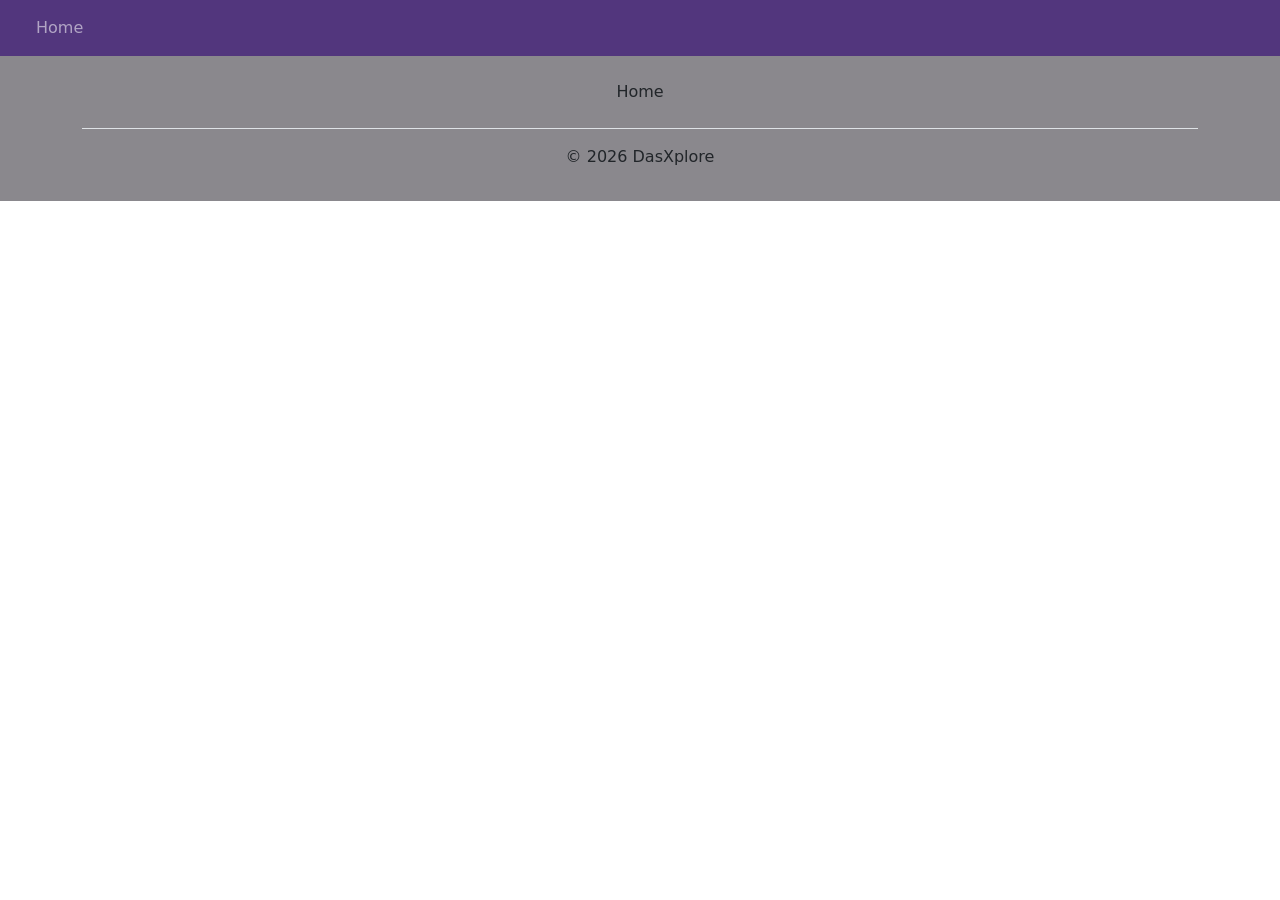
==== flasher/index.html @ ef839883 "starting the flasher UI" ====
<!doctype html>
<html lang="en">

  <head>
    <meta charset="utf-8">
    <meta name="viewport" content="width=device-width, initial-scale=1">

    <meta id="metaDesc" name="description" content="Web based microcontroller flasher from DasLearning">

    <meta id="metaKeywords" name="keywords" content="microcontroller flassher, esp32 flasher, web based esp flash">
    <link id="canonicalHref" rel="canonical" href="https://mc.daslearning.in">

    <meta property="og:url" content="https://mc.daslearning.in">
    <meta id="blogTitle" property="og:title" content="About blog-maker app">
    <meta id="metaOgImg" property="og:image" content="https://mc.daslearning.in/assets/images/logo/ogImage.webp">
    <meta property="og:image:width" content="1200">
    <meta property="og:image:height" content="630">
    <meta property="og:description" content="Web based microcontroller flasher from DasLearning">

    <link rel="apple-touch-icon" sizes="180x180" href="assets/images/logo/apple-touch-icon.png">
    <link rel="icon" type="image/png" sizes="32x32" href="assets/images/logo/favicon-32x32.png">
    <link rel="icon" type="image/png" sizes="16x16" href="assets/images/logo/favicon-16x16.png">
    <link rel="manifest" href="assets/images/logo/site.webmanifest">

    <title>Web Flasher | DasLearning</title>

    <link rel="preconnect" href="https://fonts.googleapis.com">
    <link rel="preconnect" href="https://fonts.gstatic.com" crossorigin>
    <link href="https://fonts.googleapis.com/css2?family=DM+Sans:ital,wght@0,400;0,500;0,700;1,400&display=swap" rel="stylesheet">
    <link rel="stylesheet" href="https://cdn.jsdelivr.net/npm/bootstrap@5.3.8/dist/css/bootstrap.min.css">
    <link rel="stylesheet" href="https://cdn.jsdelivr.net/npm/bootstrap-icons@1.13.1/font/bootstrap-icons.min.css">
    <link rel="stylesheet" href="pagefind/pagefind-component-ui.css">
    <link href="assets/css/main.css" rel="stylesheet">
  </head>

  <body>

    <main>

      <header id="header" class="header">
        <nav id="navbar" class="navbar navbar-expand-lg navbar-dark" style="background-color: rgb(82, 54, 125);">
          <div class="container-fluid">
            <div id="logo" class="me-auto">
              <a class="navbar-brand fw-bold" href="/"><img src="..." alt="" title=""></a>
            </div>
            <button class="navbar-toggler" type="button" data-bs-toggle="collapse" data-bs-target="#navbarSupportedContent" aria-controls="navbarSupportedContent" aria-expanded="false" aria-label="Toggle navigation">
              <span class="navbar-toggler-icon"></span>
            </button>
            <div class="collapse navbar-collapse" id="navbarSupportedContent">
              <ul class="navbar-nav me-auto mb-2 mb-lg-0">
                <li class="nav-item">
                  <a class="nav-link" aria-current="page" href="/">Home</a>
                </li>
              </ul>
            </div>
          </div>
        </nav>
      </header>

      

    </main>

    <!-- Footer Section -->
    <section style="background-color: rgb(138, 136, 141);">
      <div class="container">
        <footer class="py-3">
          <ul class="nav justify-content-center border-bottom pb-3 mb-3">
            <li class="nav-item"><a href="/" class="nav-link px-2 text-dark">Home</a></li>
          </ul>
          <p class="text-center text-dark">© 2026 DasXplore</p>
        </footer>
      </div>
    </section>

    <!-- JAVASCRIPT FILES -->
    <script src="https://cdn.jsdelivr.net/npm/jquery@3.7.1/dist/jquery.min.js"></script>
    <script src="https://cdn.jsdelivr.net/npm/bootstrap@5.3.8/dist/js/bootstrap.bundle.min.js"></script>
    <script src="pagefind/pagefind-component-ui.js"></script>

  </body>
</html>
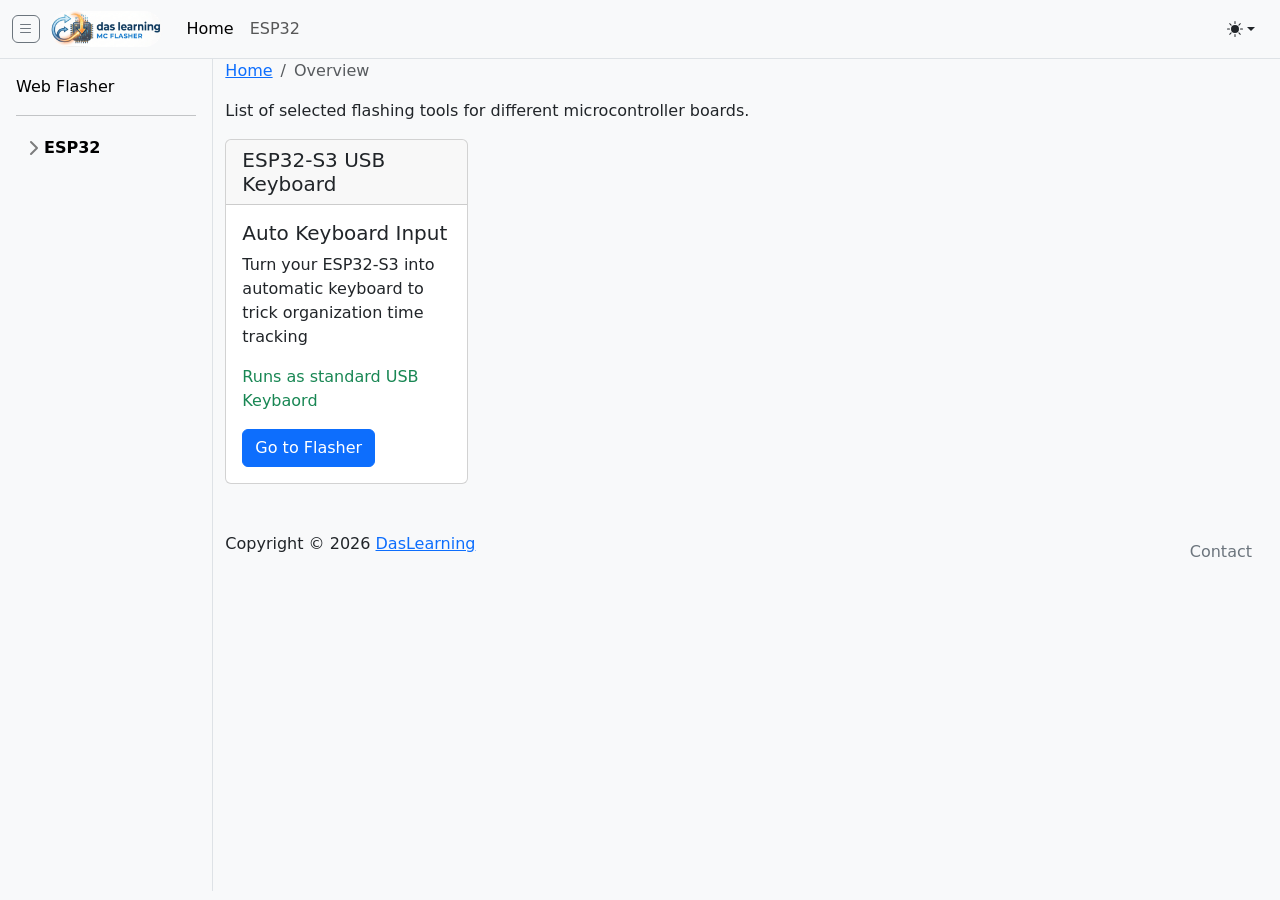
==== commit aea3bded: "fixing the github cors issue" ====
--- a/flasher/index.html
+++ b/flasher/index.html
@@ -29,54 +29,201 @@
     <link href="https://fonts.googleapis.com/css2?family=DM+Sans:ital,wght@0,400;0,500;0,700;1,400&display=swap" rel="stylesheet">
     <link rel="stylesheet" href="https://cdn.jsdelivr.net/npm/bootstrap@5.3.8/dist/css/bootstrap.min.css">
     <link rel="stylesheet" href="https://cdn.jsdelivr.net/npm/bootstrap-icons@1.13.1/font/bootstrap-icons.min.css">
-    <link rel="stylesheet" href="pagefind/pagefind-component-ui.css">
     <link href="assets/css/main.css" rel="stylesheet">
+    
   </head>
 
-  <body>
-
-    <main>
-
-      <header id="header" class="header">
-        <nav id="navbar" class="navbar navbar-expand-lg navbar-dark" style="background-color: rgb(82, 54, 125);">
-          <div class="container-fluid">
-            <div id="logo" class="me-auto">
-              <a class="navbar-brand fw-bold" href="/"><img src="..." alt="" title=""></a>
-            </div>
-            <button class="navbar-toggler" type="button" data-bs-toggle="collapse" data-bs-target="#navbarSupportedContent" aria-controls="navbarSupportedContent" aria-expanded="false" aria-label="Toggle navigation">
-              <span class="navbar-toggler-icon"></span>
+  <body class="bg-body-tertiary">
+
+    <!-- SVG images -->
+    <svg xmlns="http://www.w3.org/2000/svg" class="d-none">
+      <symbol id="check2" viewBox="0 0 16 16">
+        <path
+          d="M13.854 3.646a.5.5 0 0 1 0 .708l-7 7a.5.5 0 0 1-.708 0l-3.5-3.5a.5.5 0 1 1 .708-.708L6.5 10.293l6.646-6.647a.5.5 0 0 1 .708 0z" />
+      </symbol>
+      <symbol id="circle-half" viewBox="0 0 16 16">
+        <path d="M8 15A7 7 0 1 0 8 1v14zm0 1A8 8 0 1 1 8 0a8 8 0 0 1 0 16z" />
+      </symbol>
+      <symbol id="moon-stars-fill" viewBox="0 0 16 16">
+        <path
+          d="M6 .278a.768.768 0 0 1 .08.858 7.208 7.208 0 0 0-.878 3.46c0 4.021 3.278 7.277 7.318 7.277.527 0 1.04-.055 1.533-.16a.787.787 0 0 1 .81.316.733.733 0 0 1-.031.893A8.349 8.349 0 0 1 8.344 16C3.734 16 0 12.286 0 7.71 0 4.266 2.114 1.312 5.124.06A.752.752 0 0 1 6 .278z" />
+        <path
+          d="M10.794 3.148a.217.217 0 0 1 .412 0l.387 1.162c.173.518.579.924 1.097 1.097l1.162.387a.217.217 0 0 1 0 .412l-1.162.387a1.734 1.734 0 0 0-1.097 1.097l-.387 1.162a.217.217 0 0 1-.412 0l-.387-1.162A1.734 1.734 0 0 0 9.31 6.593l-1.162-.387a.217.217 0 0 1 0-.412l1.162-.387a1.734 1.734 0 0 0 1.097-1.097l.387-1.162zM13.863.099a.145.145 0 0 1 .274 0l.258.774c.115.346.386.617.732.732l.774.258a.145.145 0 0 1 0 .274l-.774.258a1.156 1.156 0 0 0-.732.732l-.258.774a.145.145 0 0 1-.274 0l-.258-.774a1.156 1.156 0 0 0-.732-.732l-.774-.258a.145.145 0 0 1 0-.274l.774-.258c.346-.115.617-.386.732-.732L13.863.1z" />
+      </symbol>
+      <symbol id="sun-fill" viewBox="0 0 16 16">
+        <path
+          d="M8 12a4 4 0 1 0 0-8 4 4 0 0 0 0 8zM8 0a.5.5 0 0 1 .5.5v2a.5.5 0 0 1-1 0v-2A.5.5 0 0 1 8 0zm0 13a.5.5 0 0 1 .5.5v2a.5.5 0 0 1-1 0v-2A.5.5 0 0 1 8 13zm8-5a.5.5 0 0 1-.5.5h-2a.5.5 0 0 1 0-1h2a.5.5 0 0 1 .5.5zM3 8a.5.5 0 0 1-.5.5h-2a.5.5 0 0 1 0-1h2A.5.5 0 0 1 3 8zm10.657-5.657a.5.5 0 0 1 0 .707l-1.414 1.415a.5.5 0 1 1-.707-.708l1.414-1.414a.5.5 0 0 1 .707 0zm-9.193 9.193a.5.5 0 0 1 0 .707L3.05 13.657a.5.5 0 0 1-.707-.707l1.414-1.414a.5.5 0 0 1 .707 0zm9.193 2.121a.5.5 0 0 1-.707 0l-1.414-1.414a.5.5 0 0 1 .707-.707l1.414 1.414a.5.5 0 0 1 0 .707zM4.464 4.465a.5.5 0 0 1-.707 0L2.343 3.05a.5.5 0 1 1 .707-.707l1.414 1.414a.5.5 0 0 1 0 .708z" />
+      </symbol>
+    </svg>
+
+    <!-- Start navbar -->
+    <nav class="navbar sticky-top navbar-expand-lg border-bottom bg-body-tertiary">
+      <div class="container-fluid">
+        <button class="btn btn-outline-secondary" type="button" data-bs-toggle="collapse"
+          data-bs-target="#collapseWidthExample" aria-expanded="true" aria-controls="collapseWidthExample"
+          style="margin-right: 10px; padding: 0px 5px 0px 5px;" id="sidebartoggle" onclick="changeclass()"> <i
+            class="bi bi-list"></i>
+        </button>
+        <button class="btn btn-outline-secondary" type="button" data-bs-toggle="offcanvas"
+          data-bs-target="#offcanvasExample" aria-controls="offcanvasExample"
+          style="margin-right: 10px; padding: 2px 6px 2px 6px;" id="sidebarshow">
+          <i class="bi bi-arrow-bar-right"></i>
+        </button>
+        <div id="logo" class="me-auto">
+          <a class="navbar-brand fw-bold" href="/"><img src="assets/images/logo/logoNavRound.webp" alt="" title=""></a>
+        </div>
+        <button class="navbar-toggler" type="button" data-bs-toggle="collapse" data-bs-target="#navbarSupportedContent"
+          aria-controls="navbarSupportedContent" aria-expanded="true" aria-label="Toggle navigation">
+          <span class="navbar-toggler-icon"></span>
+        </button>
+        <div class="collapse navbar-collapse" id="navbarSupportedContent">
+          <ul class="navbar-nav me-auto mb-2 mb-lg-0">
+            <li class="nav-item">
+              <a class="nav-link active" aria-current="page" href="#">Home</a>
+            </li>
+            <li class="nav-item">
+              <a class="nav-link" aria-current="page" href="/esp32">ESP32</a>
+            </li>
+          </ul>
+          <!--form class="d-flex" role="search">
+            <input class="form-control me-2" type="search" placeholder="Search" aria-label="Search">
+            <button class="btn btn-outline-success" type="submit">Search</button>
+          </form-->
+          <!-- Change theme menu -->
+          <div class="dropdown-center" style="padding-left: 10px;">
+            <button class="btn btn-bd-primary py-2 dropdown-toggle d-flex align-items-center" id="bd-theme" type="button"
+              aria-expanded="false" data-bs-toggle="dropdown" aria-label="Toggle theme (auto)">
+              <svg class="bi my-1 theme-icon-active" width="1em" height="1em">
+                <use href="#circle-half"></use>
+              </svg>
+              <span class="visually-hidden" id="bd-theme-text">Toggle theme</span>
             </button>
-            <div class="collapse navbar-collapse" id="navbarSupportedContent">
-              <ul class="navbar-nav me-auto mb-2 mb-lg-0">
-                <li class="nav-item">
-                  <a class="nav-link" aria-current="page" href="/">Home</a>
-                </li>
-              </ul>
+            <ul class="dropdown-menu dropdown-menu-end shadow" aria-labelledby="bd-theme-text">
+              <li>
+                <button type="button" class="dropdown-item d-flex align-items-center" data-bs-theme-value="light"
+                  aria-pressed="false">
+                  <svg class="bi me-2 opacity-50 theme-icon" width="1em" height="1em">
+                    <use href="#sun-fill"></use>
+                  </svg>
+                  Light
+                  <svg class="bi ms-auto d-none" width="1em" height="1em">
+                    <use href="#check2"></use>
+                  </svg>
+                </button>
+              </li>
+              <li>
+                <button type="button" class="dropdown-item d-flex align-items-center" data-bs-theme-value="dark"
+                  aria-pressed="false">
+                  <svg class="bi me-2 opacity-50 theme-icon" width="1em" height="1em">
+                    <use href="#moon-stars-fill"></use>
+                  </svg>
+                  Dark
+                  <svg class="bi ms-auto d-none" width="1em" height="1em">
+                    <use href="#check2"></use>
+                  </svg>
+                </button>
+              </li>
+              <li>
+                <button type="button" class="dropdown-item d-flex align-items-center active" data-bs-theme-value="auto"
+                  aria-pressed="true">
+                  <svg class="bi me-2 opacity-50 theme-icon" width="1em" height="1em">
+                    <use href="#circle-half"></use>
+                  </svg>
+                  Auto
+                  <svg class="bi ms-auto d-none" width="1em" height="1em">
+                    <use href="#check2"></use>
+                  </svg>
+                </button>
+              </li>
+            </ul>
+          </div>
+          <!-- End change theme meny -->
+        </div>
+      </div>
+    </nav>
+    <!-- end navbar -->
+
+    <!-- Aside menu orginal -->
+    <aside class="collapse show collapse-horizontal col-sm-2 p-3 border-end bg-body-tertiary" id="collapseWidthExample">
+      <a href="#!" class="d-flex align-items-center mb-3 mb-md-0 me-md-auto link-body-emphasis text-decoration-none">
+        Web Flasher
+      </a>
+      <hr>
+      <ul class="list-unstyled ps-0">
+        <li class="mb-1">
+          <button class="btn btn-toggle d-inline-flex align-items-center rounded border-0 collapsed"
+            data-bs-toggle="collapse" data-bs-target="#home-collapse" aria-expanded="false">
+            ESP32
+          </button>
+          <div class="collapse" id="home-collapse">
+            <ul class="btn-toggle-nav list-unstyled fw-normal pb-1 small">
+              <li><a href="/esp32" class="link-body-emphasis d-inline-flex text-decoration-none rounded">ESP32 Flasher</a></li>
+              <!--li><a href="#" class="link-body-emphasis d-inline-flex text-decoration-none rounded">Updates</a></li>
+              <li><a href="#" class="link-body-emphasis d-inline-flex text-decoration-none rounded">Reports</a></li-->
+            </ul>
+          </div>
+        </li>
+      </ul>
+    </aside>
+    <!-- End aside -->
+
+    <main class="col-sm-10 bg-body-tertiary" id="main">
+      <div class="container-fluid">
+        <!-- New graph -->
+        <div class="row">
+          <nav aria-label="breadcrumb">
+            <ol class="breadcrumb">
+              <li class="breadcrumb-item"><a href="#">Home</a></li>
+              <li class="breadcrumb-item active" aria-current="page">Overview</li>
+            </ol>
+          </nav>
+          <p>List of selected flashing tools for different microcontroller boards.</p>
+
+          <div class="col-12 col-md-6 col-lg-3 mb-4 mb-lg-0">
+            <div class="card">
+              <h5 class="card-header">ESP32-S3 USB Keyboard</h5>
+              <div class="card-body">
+                <h5 class="card-title">Auto Keyboard Input</h5>
+                <p class="card-text">Turn your ESP32-S3 into automatic keyboard to trick organization time tracking</p>
+                <p class="card-text text-success">Runs as standard USB Keybaord</p>
+                <a href="/esp32/automatic-keyboard" class="btn btn-primary">Go to Flasher</a>
+              </div>
             </div>
           </div>
-        </nav>
-      </header>
-
-      
+
+          <!--div class="col-12 col-md-6 col-lg-3 mb-4 mb-lg-0">
+            <div class="card">
+              <h5 class="card-header">ESP8266</h5>
+              <div class="card-body">
+                <h5 class="card-title">Auto Keyboard Input</h5>
+                <p class="card-text">Turn your ESP32-S3 into automatic keyboard to trick organization time tracking</p>
+                <p class="card-text text-success">Runs as standard USB Keybaord</p>
+              </div>
+            </div>
+          </div-->
+
+        </div>
+
+        <!-- Footer for end section -->
+        <div class="row">
+          <footer class="pt-5 d-flex justify-content-between">
+            <span>Copyright © 2026 <a href="https://daslearning.in">DasLearning</a></span>
+            <ul class="nav m-0">
+              <li class="nav-item">
+                <a class="nav-link text-secondary" href="https://daslearning.in/contact/">Contact</a>
+              </li>
+            </ul>
+          </footer>
+        </div>
+        <!-- End footer -->
+      </div>
 
     </main>
-
-    <!-- Footer Section -->
-    <section style="background-color: rgb(138, 136, 141);">
-      <div class="container">
-        <footer class="py-3">
-          <ul class="nav justify-content-center border-bottom pb-3 mb-3">
-            <li class="nav-item"><a href="/" class="nav-link px-2 text-dark">Home</a></li>
-          </ul>
-          <p class="text-center text-dark">© 2026 DasXplore</p>
-        </footer>
-      </div>
-    </section>
 
     <!-- JAVASCRIPT FILES -->
     <script src="https://cdn.jsdelivr.net/npm/jquery@3.7.1/dist/jquery.min.js"></script>
     <script src="https://cdn.jsdelivr.net/npm/bootstrap@5.3.8/dist/js/bootstrap.bundle.min.js"></script>
-    <script src="pagefind/pagefind-component-ui.js"></script>
+    <script src="assets/js-001/theme.js"></script>
 
   </body>
 </html>
--- a/flasher/assets/css/main.css
+++ b/flasher/assets/css/main.css
@@ -0,0 +1,115 @@
+/*---- Navbar Section > ----*/
+
+#logo img {
+  padding: 0;
+  margin: 0;
+  max-height: 36px;
+}
+
+.navbar-nav .nav-link:hover {
+  color: #fff;
+  background-color: rgb(42, 40, 93);
+}
+
+.b-example-divider {
+  width: 100%;
+  height: 3rem;
+  background-color: rgba(0, 0, 0, .1);
+  border: solid rgba(0, 0, 0, .15);
+  border-width: 1px 0;
+  box-shadow: inset 0 .5em 1.5em rgba(0, 0, 0, .1), inset 0 .125em .5em rgba(0, 0, 0, .15);
+}
+
+.b-example-vr {
+  flex-shrink: 0;
+  width: 1.5rem;
+  height: 100vh;
+}
+
+.bi {
+  vertical-align: -.125em;
+  fill: currentColor;
+}
+
+.bd-mode-toggle {
+  z-index: 1500;
+}
+
+.btn-toggle {
+  padding: .25rem .5rem;
+  font-weight: 600;
+  color: var(--bs-emphasis-color);
+  background-color: transparent;
+}
+
+.btn-toggle::before {
+  width: 1.25em;
+  line-height: 0;
+  content: url("data:image/svg+xml,%3csvg xmlns='http://www.w3.org/2000/svg' width='16' height='16' viewBox='0 0 16 16'%3e%3cpath fill='none' stroke='rgba%280,0,0,.5%29' stroke-linecap='round' stroke-linejoin='round' stroke-width='2' d='M5 14l6-6-6-6'/%3e%3c/svg%3e");
+  transition: transform .35s ease;
+  transform-origin: .5em 50%;
+}
+
+[data-bs-theme="dark"] .btn-toggle::before {
+  content: url("data:image/svg+xml,%3csvg xmlns='http://www.w3.org/2000/svg' width='16' height='16' viewBox='0 0 16 16'%3e%3cpath fill='none' stroke='rgba%28255,255,255,.5%29' stroke-linecap='round' stroke-linejoin='round' stroke-width='2' d='M5 14l6-6-6-6'/%3e%3c/svg%3e");
+}
+
+.btn-toggle[aria-expanded="true"]::before {
+  transform: rotate(90deg);
+}
+
+.btn-toggle-nav a {
+  padding: .1875rem .5rem;
+  margin-top: .125rem;
+  margin-left: 1.25rem;
+}
+
+/* */
+body {
+  height: 100%;
+}
+
+aside {
+  /* border: 1px yellow solid; */
+  position: fixed;
+  overflow: auto;
+  height: calc(100vh - 68px);
+  justify-content: flex-start;
+  align-self: flex-start;
+}
+
+main {
+  position: relative;
+  overflow: auto;
+  margin-left: auto;
+  justify-content: flex-end;
+  align-self: flex-end;
+}
+
+#sidebarshow {
+  display: none;
+}
+
+textarea { width: 100%; height: 320px; font-family: monospace; font-size: 12px; margin-top: 14px; }
+
+/*
+@media screen and (max-width: 575px) {
+  #sidebarshow {
+    display: inline;
+  }
+  #sidebartoggle {
+    display: none;
+  }
+}
+
+@media screen and (min-width: 769px) {
+  .dropend:hover > .dropdown-menu {
+    position: absolute;
+    top: 0;
+    left: 100%;
+  }
+  .dropend .dropdown-toggle {
+    margin-left: 0.5em;
+  }
+}
+*/
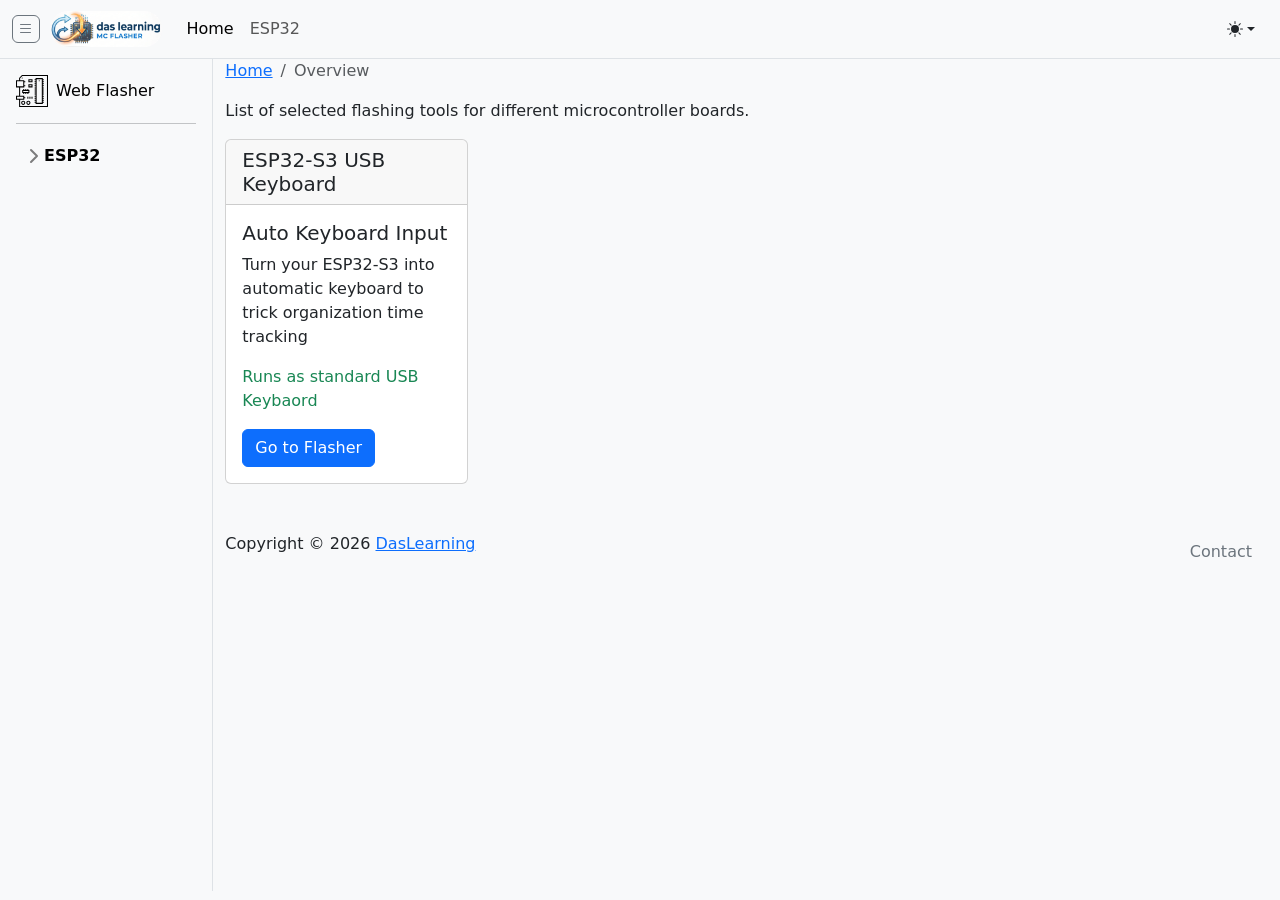
==== commit 16dcf529: "svg add & og image for auto keyboard" ====
--- a/flasher/index.html
+++ b/flasher/index.html
@@ -56,11 +56,19 @@
       </symbol>
     </svg>
 
+    <svg xmlns="http://www.w3.org/2000/svg" xmlns:xlink="http://www.w3.org/1999/xlink" class="d-none" fill="#8d60e2" stroke="#8d60e2">
+      <symbol id="circuitSvg" viewBox="0 0 496 496">
+        <g id="SVGRepo_bgCarrier" stroke-width="0"/>
+        <g id="SVGRepo_tracerCarrier" stroke-linecap="round" stroke-linejoin="round"/>
+        <g id="SVGRepo_iconCarrier"> <g> <g> <g> <path d="M92.688,0L48,44.688V80H0v112h48v128H0v64h48v112h448V0H92.688z M16,176V96h96v80H16z M16,368v-32h96v32H16z M480,480H64 v-96h64v-24h16v-16h-16v-24H64V192h64v-16h16v-16h-16v-48h16V96h-16V80H64V51.312L99.312,16H480V480z"/> <path d="M304,448h112v-16h16v-16h-16v-16h16v-16h-16v-16h16v-16h-16v-16h16v-16h-16v-16h16v-16h-16v-16h16v-16h-16v-16h16v-16 h-16v-16h16v-16h-16v-16h16v-16h-16v-16h16v-16h-16v-16h16V96h-16V80h16V64h-16V48H304v16h-16v16h16v16h-16v16h16v16h-16v16h16 v16h-16v16h16v16h-16v16h16v16h-16v16h16v16h-16v16h16v16h-16v16h16v16h-16v16h16v16h-16v16h16v16h-16v16h16v16h-16v16h16V448z M320,64h80v368h-80V64z"/> <circle cx="360" cy="88" r="8"/> <path d="M256,64h-64v48h64V64z M240,96h-32V80h32V96z"/> <path d="M256,144h-64v48h64V144z M240,176h-32v-16h32V176z"/> <path d="M144,216v16h-16v-16h-16v16H96v48h16v16h16v-16h16v16h16v-16h16v16h16v-16h16v-48h-16v-16h-16v16h-16v-16H144z M192,248 v16h-80v-16H192z"/> <path d="M112,400c-17.648,0-32,14.352-32,32s14.352,32,32,32s32-14.352,32-32S129.648,400,112,400z M112,448 c-8.824,0-16-7.176-16-16c0-8.824,7.176-16,16-16c8.816,0,16,7.176,16,16C128,440.824,120.816,448,112,448z"/> <path d="M192,400c-17.648,0-32,14.352-32,32s14.352,32,32,32s32-14.352,32-32S209.648,400,192,400z M192,448 c-8.824,0-16-7.176-16-16c0-8.824,7.176-16,16-16c8.816,0,16,7.176,16,16C208,440.824,200.816,448,192,448z"/> <rect x="176" y="336" width="16" height="32"/> <rect x="208" y="336" width="16" height="32"/> <rect x="240" y="336" width="16" height="32"/> <circle cx="96" cy="48" r="8"/> </g> </g> </g> </g>
+      </symbol>
+    </svg>
+
     <!-- Start navbar -->
     <nav class="navbar sticky-top navbar-expand-lg border-bottom bg-body-tertiary">
       <div class="container-fluid">
         <button class="btn btn-outline-secondary" type="button" data-bs-toggle="collapse"
-          data-bs-target="#collapseWidthExample" aria-expanded="true" aria-controls="collapseWidthExample"
+          data-bs-target="#aSideBar" aria-expanded="true" aria-controls="aSideBar"
           style="margin-right: 10px; padding: 0px 5px 0px 5px;" id="sidebartoggle" onclick="changeclass()"> <i
             class="bi bi-list"></i>
         </button>
@@ -70,7 +78,7 @@
           <i class="bi bi-arrow-bar-right"></i>
         </button>
         <div id="logo" class="me-auto">
-          <a class="navbar-brand fw-bold" href="/"><img src="assets/images/logo/logoNavRound.webp" alt="" title=""></a>
+          <a class="navbar-brand fw-bold" href="#"><img src="assets/images/logo/logoNavRound.webp" alt="" title=""></a>
         </div>
         <button class="navbar-toggler" type="button" data-bs-toggle="collapse" data-bs-target="#navbarSupportedContent"
           aria-controls="navbarSupportedContent" aria-expanded="true" aria-label="Toggle navigation">
@@ -82,7 +90,7 @@
               <a class="nav-link active" aria-current="page" href="#">Home</a>
             </li>
             <li class="nav-item">
-              <a class="nav-link" aria-current="page" href="/esp32">ESP32</a>
+              <a class="nav-link" aria-current="page" href="./esp32/">ESP32</a>
             </li>
           </ul>
           <!--form class="d-flex" role="search">
@@ -141,12 +149,15 @@
         </div>
       </div>
     </nav>
-    <!-- end navbar -->
+    <!-- end navbar  -->
 
     <!-- Aside menu orginal -->
-    <aside class="collapse show collapse-horizontal col-sm-2 p-3 border-end bg-body-tertiary" id="collapseWidthExample">
+    <aside class="collapse show collapse-horizontal col-sm-2 p-3 border-end bg-body-tertiary" id="aSideBar">
       <a href="#!" class="d-flex align-items-center mb-3 mb-md-0 me-md-auto link-body-emphasis text-decoration-none">
-        Web Flasher
+        <svg class="bi pe-none me-2" width="32" height="32">
+          <use xlink:href="#circuitSvg" />
+        </svg>
+        <span class="d-print-block">Web Flasher</span>
       </a>
       <hr>
       <ul class="list-unstyled ps-0">
@@ -157,7 +168,7 @@
           </button>
           <div class="collapse" id="home-collapse">
             <ul class="btn-toggle-nav list-unstyled fw-normal pb-1 small">
-              <li><a href="/esp32" class="link-body-emphasis d-inline-flex text-decoration-none rounded">ESP32 Flasher</a></li>
+              <li><a href="./esp32/" class="link-body-emphasis d-inline-flex text-decoration-none rounded">ESP32 Flasher</a></li>
               <!--li><a href="#" class="link-body-emphasis d-inline-flex text-decoration-none rounded">Updates</a></li>
               <li><a href="#" class="link-body-emphasis d-inline-flex text-decoration-none rounded">Reports</a></li-->
             </ul>
@@ -186,7 +197,7 @@
                 <h5 class="card-title">Auto Keyboard Input</h5>
                 <p class="card-text">Turn your ESP32-S3 into automatic keyboard to trick organization time tracking</p>
                 <p class="card-text text-success">Runs as standard USB Keybaord</p>
-                <a href="/esp32/automatic-keyboard" class="btn btn-primary">Go to Flasher</a>
+                <a href="./esp32/automatic-keyboard/" class="btn btn-primary">Go to Flasher</a>
               </div>
             </div>
           </div>
@@ -220,10 +231,23 @@
 
     </main>
 
+    <!-- offcanvas - heres is a copy of aside and must be the same, probably fixing later to not duplicate -->
+    <div class="offcanvas offcanvas-start" data-bs-scroll="true" tabindex="-1" id="offcanvasExample"
+      aria-labelledby="offcanvasExampleLabel">
+      <div class="offcanvas-header">
+        <h5 class="offcanvas-title" id="offcanvasExampleLabel">Go To</h5>
+        <button type="button" class="btn-close" data-bs-dismiss="offcanvas" aria-label="Close"></button>
+      </div>
+      <div id="offcanvasBody" class="offcanvas-body">
+        <!-- The content from sidebar will be added into offcanvas from js -->
+      </div>
+    </div>
+    <!-- End offcanvas -->
+
     <!-- JAVASCRIPT FILES -->
     <script src="https://cdn.jsdelivr.net/npm/jquery@3.7.1/dist/jquery.min.js"></script>
     <script src="https://cdn.jsdelivr.net/npm/bootstrap@5.3.8/dist/js/bootstrap.bundle.min.js"></script>
-    <script src="assets/js-001/theme.js"></script>
+    <script src="assets/js-002/theme.js"></script>
 
   </body>
 </html>
--- a/flasher/assets/css/main.css
+++ b/flasher/assets/css/main.css
@@ -92,7 +92,9 @@
 
 textarea { width: 100%; height: 320px; font-family: monospace; font-size: 12px; margin-top: 14px; }
 
-/*
+.status-bar { margin: 12px 0; font-weight: bold; }
+
+
 @media screen and (max-width: 575px) {
   #sidebarshow {
     display: inline;
@@ -102,6 +104,7 @@
   }
 }
 
+/*
 @media screen and (min-width: 769px) {
   .dropend:hover > .dropdown-menu {
     position: absolute;
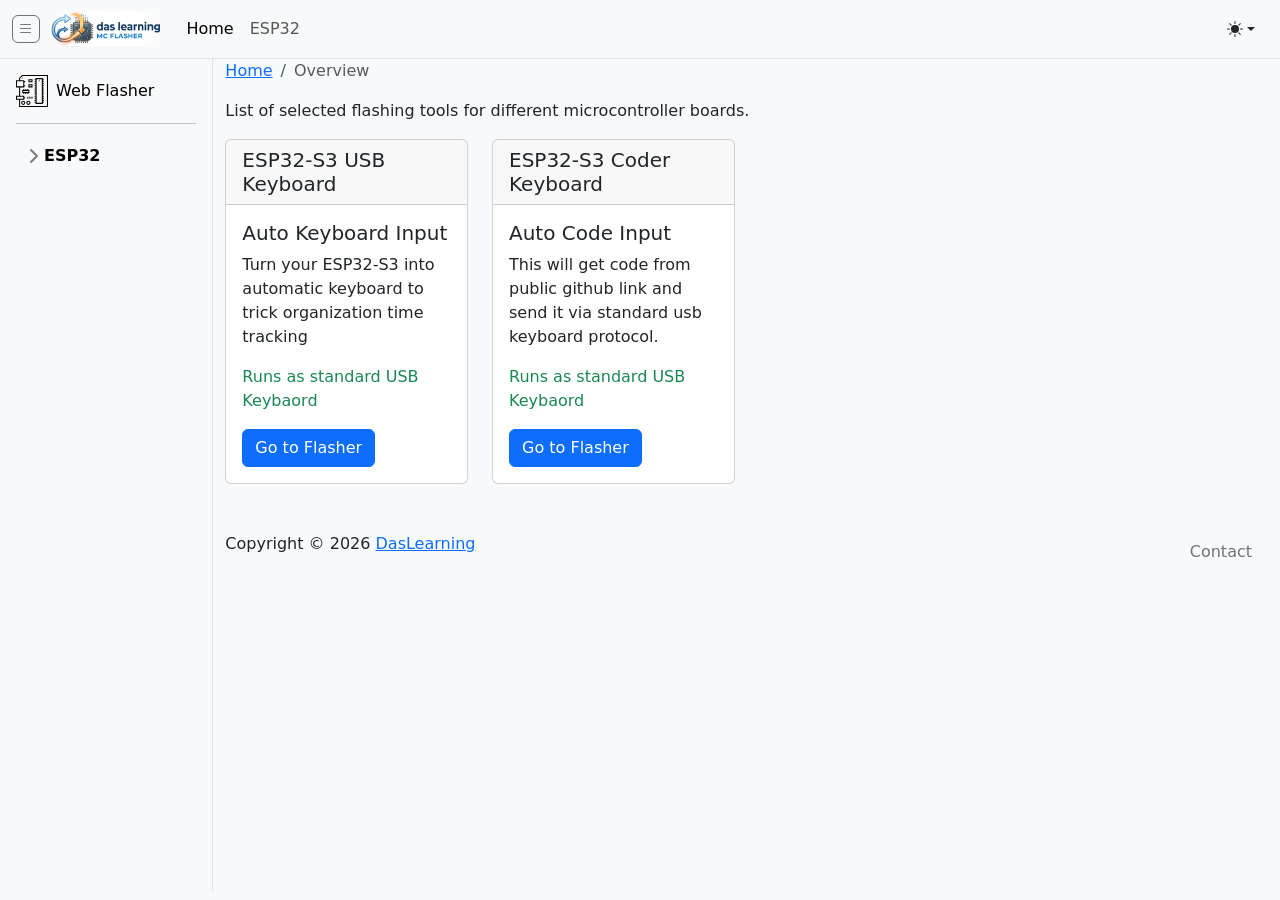
==== commit 53fb9483: "started adding coder flasher" ====
--- a/flasher/index.html
+++ b/flasher/index.html
@@ -7,11 +7,11 @@
 
     <meta id="metaDesc" name="description" content="Web based microcontroller flasher from DasLearning">
 
-    <meta id="metaKeywords" name="keywords" content="microcontroller flassher, esp32 flasher, web based esp flash">
+    <meta id="metaKeywords" name="keywords" content="microcontroller flasher, esp32 flasher, web based esp flash">
     <link id="canonicalHref" rel="canonical" href="https://mc.daslearning.in">
 
     <meta property="og:url" content="https://mc.daslearning.in">
-    <meta id="blogTitle" property="og:title" content="About blog-maker app">
+    <meta id="blogTitle" property="og:title" content="Web Flasher | DasLearning">
     <meta id="metaOgImg" property="og:image" content="https://mc.daslearning.in/assets/images/logo/ogImage.webp">
     <meta property="og:image:width" content="1200">
     <meta property="og:image:height" content="630">
@@ -202,16 +202,17 @@
             </div>
           </div>
 
-          <!--div class="col-12 col-md-6 col-lg-3 mb-4 mb-lg-0">
+          <div class="col-12 col-md-6 col-lg-3 mb-4 mb-lg-0">
             <div class="card">
-              <h5 class="card-header">ESP8266</h5>
+              <h5 class="card-header">ESP32-S3 Coder Keyboard</h5>
               <div class="card-body">
-                <h5 class="card-title">Auto Keyboard Input</h5>
-                <p class="card-text">Turn your ESP32-S3 into automatic keyboard to trick organization time tracking</p>
+                <h5 class="card-title">Auto Code Input</h5>
+                <p class="card-text">This will get code from public github link and send it via standard usb keyboard protocol.</p>
                 <p class="card-text text-success">Runs as standard USB Keybaord</p>
+                <a href="./esp32/coder-keyboard/" class="btn btn-primary">Go to Flasher</a>
               </div>
             </div>
-          </div-->
+          </div>
 
         </div>
 
